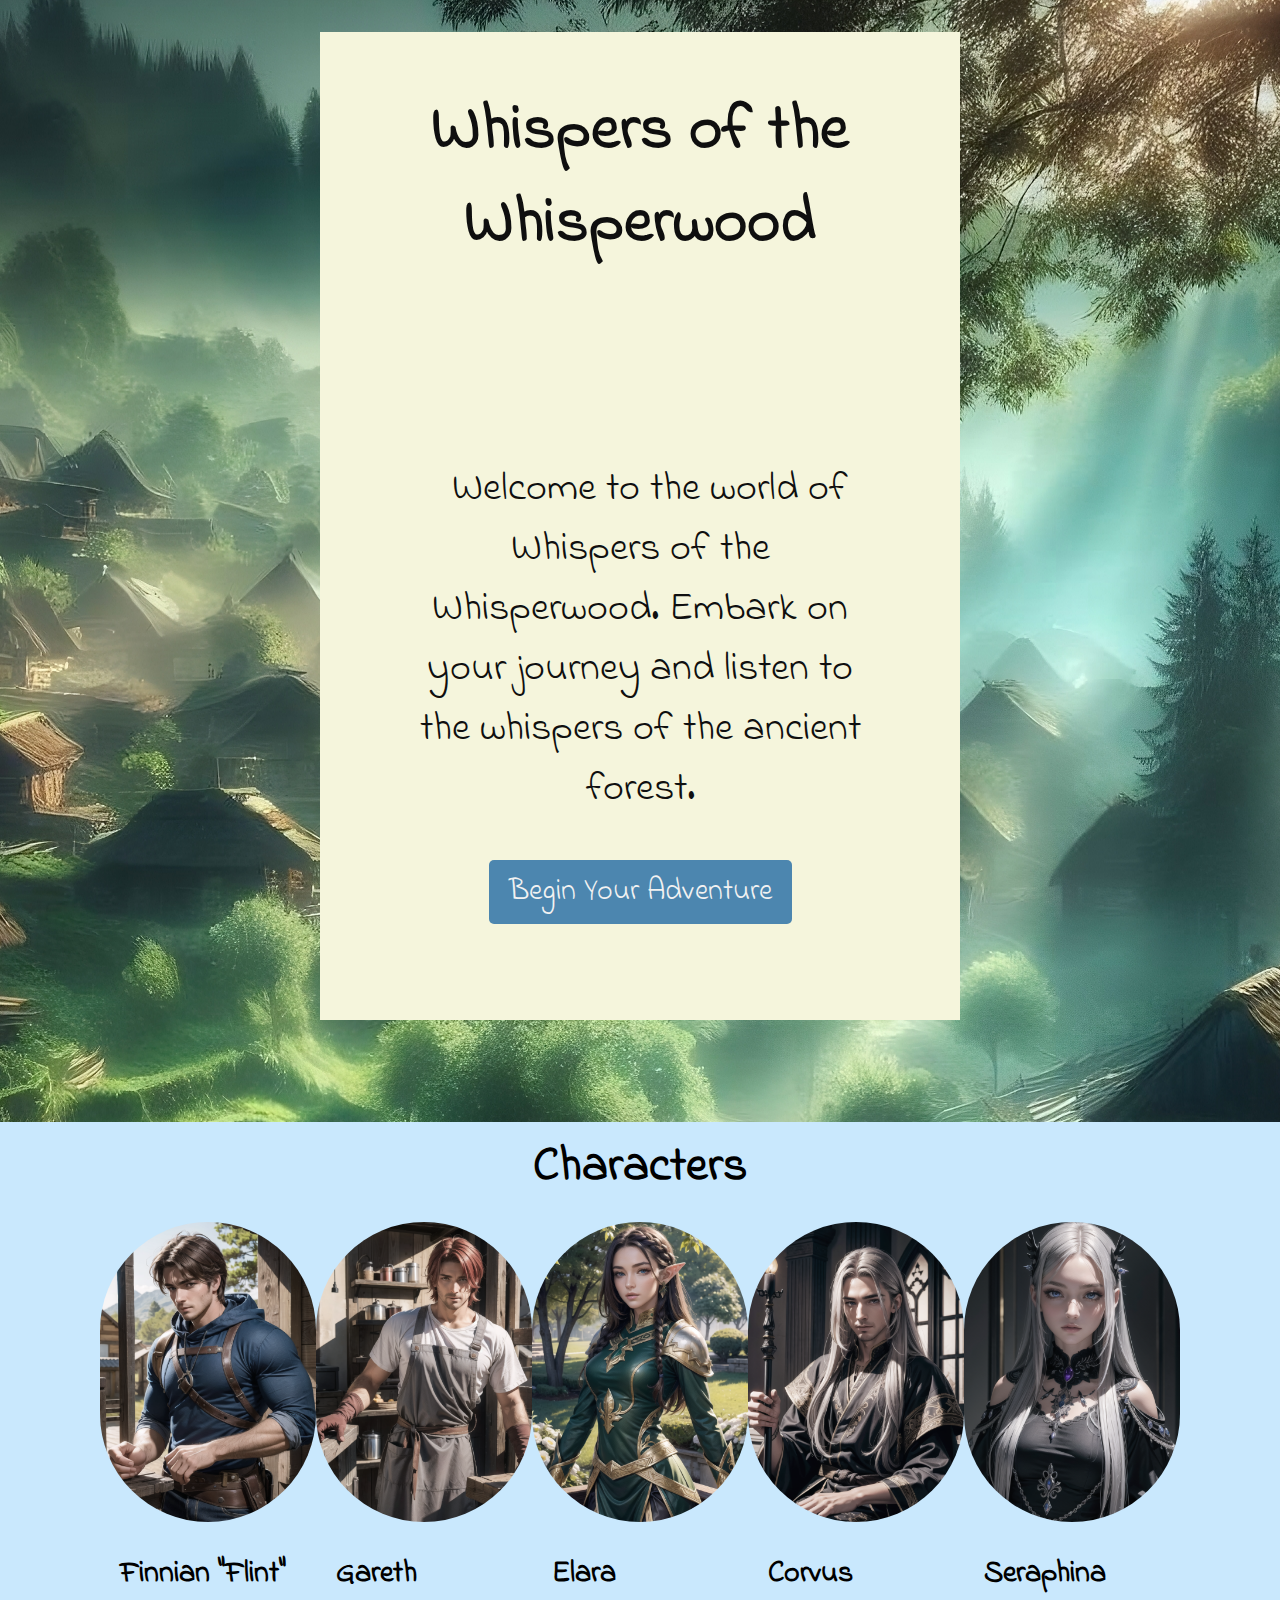
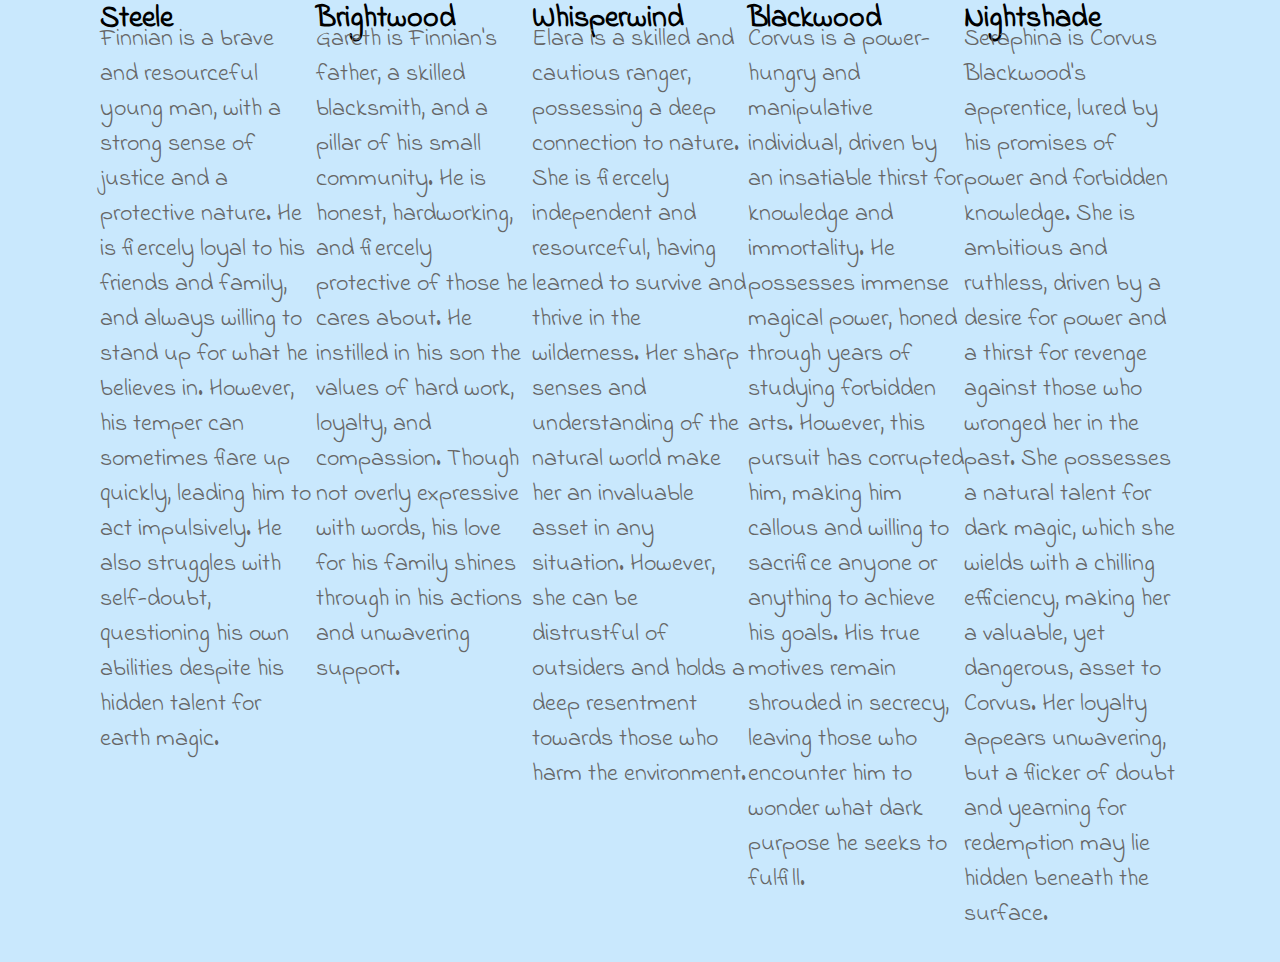
==== index.html @ 1b9b1f7b "first commit" ====
<!DOCTYPE html>
<html lang="en">
<head>
  <meta charset="UTF-8">
  <meta name="viewport" content="width=device-width, initial-scale=1.0">
  <title>Whispers of the Whisperwood</title>
  <link rel="stylesheet" href="index.css">
  
</head>
<body>
  <div class="main_div">
  <header>
    <h1>Whispers of the Whisperwood</h1>
  </header>
  <main class="center">
    <p>Welcome to the world of Whispers of the Whisperwood. Embark on your journey and listen to the whispers of the ancient forest.</p>
    <button class="start-button"><a href="pages/ch1.html" >Begin Your Adventure</a></button>
  </main>
</div>
<div>
<h1 style="position:relative; top:7rem; z-index: 2; font-size:48px">Characters</h1>
<div class="character-container">
  <div class="character-box">
    <div class="character-text">
      <p class="character-name">Finnian "Flint" Steele</p>
      <span class="character-description">Finnian is a brave and resourceful young man, with a strong sense of justice and a protective nature. He is fiercely loyal to his friends and family, and always willing to stand up for what he believes in. However, his temper can sometimes flare up quickly, leading him to act impulsively. He also struggles with self-doubt, questioning his own abilities despite his hidden talent for earth magic.</span>
    </div>
  </div>
  <div class="character-box">
    <div class="character-text">
      <p class="character-name">Gareth Brightwood</p>
      <span class="character-description">Gareth is Finnian's father, a skilled blacksmith, and a pillar of his small community. He is honest, hardworking, and fiercely protective of those he cares about. He instilled in his son the values of hard work, loyalty, and compassion. Though not overly expressive with words, his love for his family shines through in his actions and unwavering support.</span>
    </div>
  </div>
  <div class="character-box">
    <div class="character-text">
      <p class="character-name">Elara Whisperwind</p>
      <span class="character-description">Elara is a skilled and cautious ranger, possessing a deep connection to nature. She is fiercely independent and resourceful, having learned to survive and thrive in the wilderness. Her sharp senses and understanding of the natural world make her an invaluable asset in any situation. However, she can be distrustful of outsiders and holds a deep resentment towards those who harm the environment.</span>
    </div>
  </div>
  <div class="character-box">
    <div class="character-text">
      <p class="character-name">Corvus Blackwood</p>
      <span class="character-description">Corvus is a power-hungry and manipulative individual, driven by an insatiable thirst for knowledge and immortality. He possesses immense magical power, honed through years of studying forbidden arts. However, this pursuit has corrupted him, making him callous and willing to sacrifice anyone or anything to achieve his goals. His true motives remain shrouded in secrecy, leaving those who encounter him to wonder what dark purpose he seeks to fulfill.</span>
    </div>
  </div>
  <div class="character-box">
    <div class="character-text">
      <p class="character-name">Seraphina Nightshade</p>
      <span class="character-description">Seraphina is Corvus Blackwood's apprentice, lured by his promises of power and forbidden knowledge. She is ambitious and ruthless, driven by a desire for power and a thirst for revenge against those who wronged her in the past. She possesses a natural talent for dark magic, which she wields with a chilling efficiency, making her a valuable, yet dangerous, asset to Corvus. Her loyalty appears unwavering, but a flicker of doubt and yearning for redemption may lie hidden beneath the surface.</span>
    </div>
  </div>
</div>
</div>
</body>
</html>
---- index.css ----
@import url('https://fonts.googleapis.com/css2?family=Indie+Flower&display=swap');

body  {
    font-family: "Indie Flower";
    margin: 0;
    padding: 0;
    background-image: url("images/backgrounds/bg_main.jpeg");
    background-position-y: 20%;
    background-position-x: 50%;
    background-repeat: no-repeat;
    scroll-snap-type: y mandatory;
    
  }

  #container{
    scroll-snap-type: both mandatory;
    aspect-ratio: 1/1;
  overflow-x: scroll;
  overflow-y: scroll;
  }

  
  
  .main_div {
    position: relative;
    top: 2rem;
    background-color: beige;
    width: 50%;
    align-items: center;
    height: 50%; /* specify the height */
    margin: auto; 
  }
  
  .character-container {
    display: flex;
    justify-content: space-around;
    position: absolute;
    box-sizing: border-box; 
    width: 100%;
    max-width: 1920px; /* limit the maximum width */
    height: 90rem; /* set the height */
    padding: 100px;
    background-color: #c9e8fd;
    box-sizing: border-box; /* include padding and border in element's total width and height */
    left: 50%; /* center the element horizontally */
    transform: translateX(-50%); /* center the element horizontally */
  }
  
  .character-box {
    position: relative;
    display: flex;
    flex-direction: column;
    align-items: center;
    justify-content: flex-end;
    width: 300px;
    height: 300px;
    background-color: #ddd;
    border-radius: 200px;
    background-size: cover;
    background-position: center;
    padding: 10px;
    box-sizing: border-box;
}

  .character-box:nth-child(1) {
    background-image: url('/images/characters/finnian/finnian_1.png');
    background-size: cover;
    background-position: center;
}

.character-box:nth-child(2) {
    background-image: url('/images/characters/gareth/gareth_1.png');
    background-size: cover;
    background-position: center;
}

.character-box:nth-child(3) {
    background-image: url('/images/characters/elara/elara_3.png');
    background-size: cover;
    background-position: center;
}

.character-box:nth-child(4) {
    background-image: url('/images/characters/corvus/corvus_2.png');
    background-size: cover;
    background-position: center;
}

.character-box:nth-child(5) {
    background-image: url('/images/characters/seraphina/seraphina_1.png');
    background-size: cover;
    background-position: center;
}

.character-text {
  position: absolute;
  top: 300px;
  left: 0;
  right: 0;
  display: flex;
  flex-direction: column;
  align-items: center;
}

.character-name {
  font-size: 30px;
  font-weight: bold;
  color: #000;
  height: 40px; /* Add this line */
}

.character-description {
  font-size: 24px;
  color: #666;
}



  header {
    
    color: #0f0f0f;
    padding: 10px 50px;
    font-size: 32px;
    position: relative;
   
  }
  
  h1 {
    text-align: center;
    
  }
  
  nav {
    background-color: #ddd;
    padding: 10px 20px;
  }
  
  nav ul {
    list-style: none;
    padding: 0;
    margin: 0;
  }
  
  nav li {
    display: inline-block;
    margin-right: 20px;
  }
  
  a {
    color: #f2f2f2;
    text-decoration: none;
    font-family: "Indie Flower";
    font-size: 30px;
  }
  

  
  main {
    padding: 15%;
    display: block;
    align-items: center;
    
  }
  
  section {
    margin-bottom: 20px;
  }
  
  h2 {
    margin-bottom: 10px;
  }
  
  p {
    text-indent: 20px;
    color: #0f0f0f;
    font-size: 40px;
    line-height: 1.5;
  }
  
  .center {
    text-align: center;
  }
  
  .start-button {
    display: inline-block;
    padding: 10px 20px;
    background-color: #4c86af; /* Green */
    color: white;
    border: none;
    border-radius: 5px;
    cursor: pointer;
    text-decoration: none;
    transition: background-color 0.5s ease; /* Add this line */
  }

  .start-button:hover {
    background-color: #4CAF50; /* Green */
  }
  
  .navigation {
    display: flex;
    justify-content: space-between;
    margin-top: 20px;
  }
  
  .home,
  .hidden {
    display: inline-block;
    padding: 10
  }
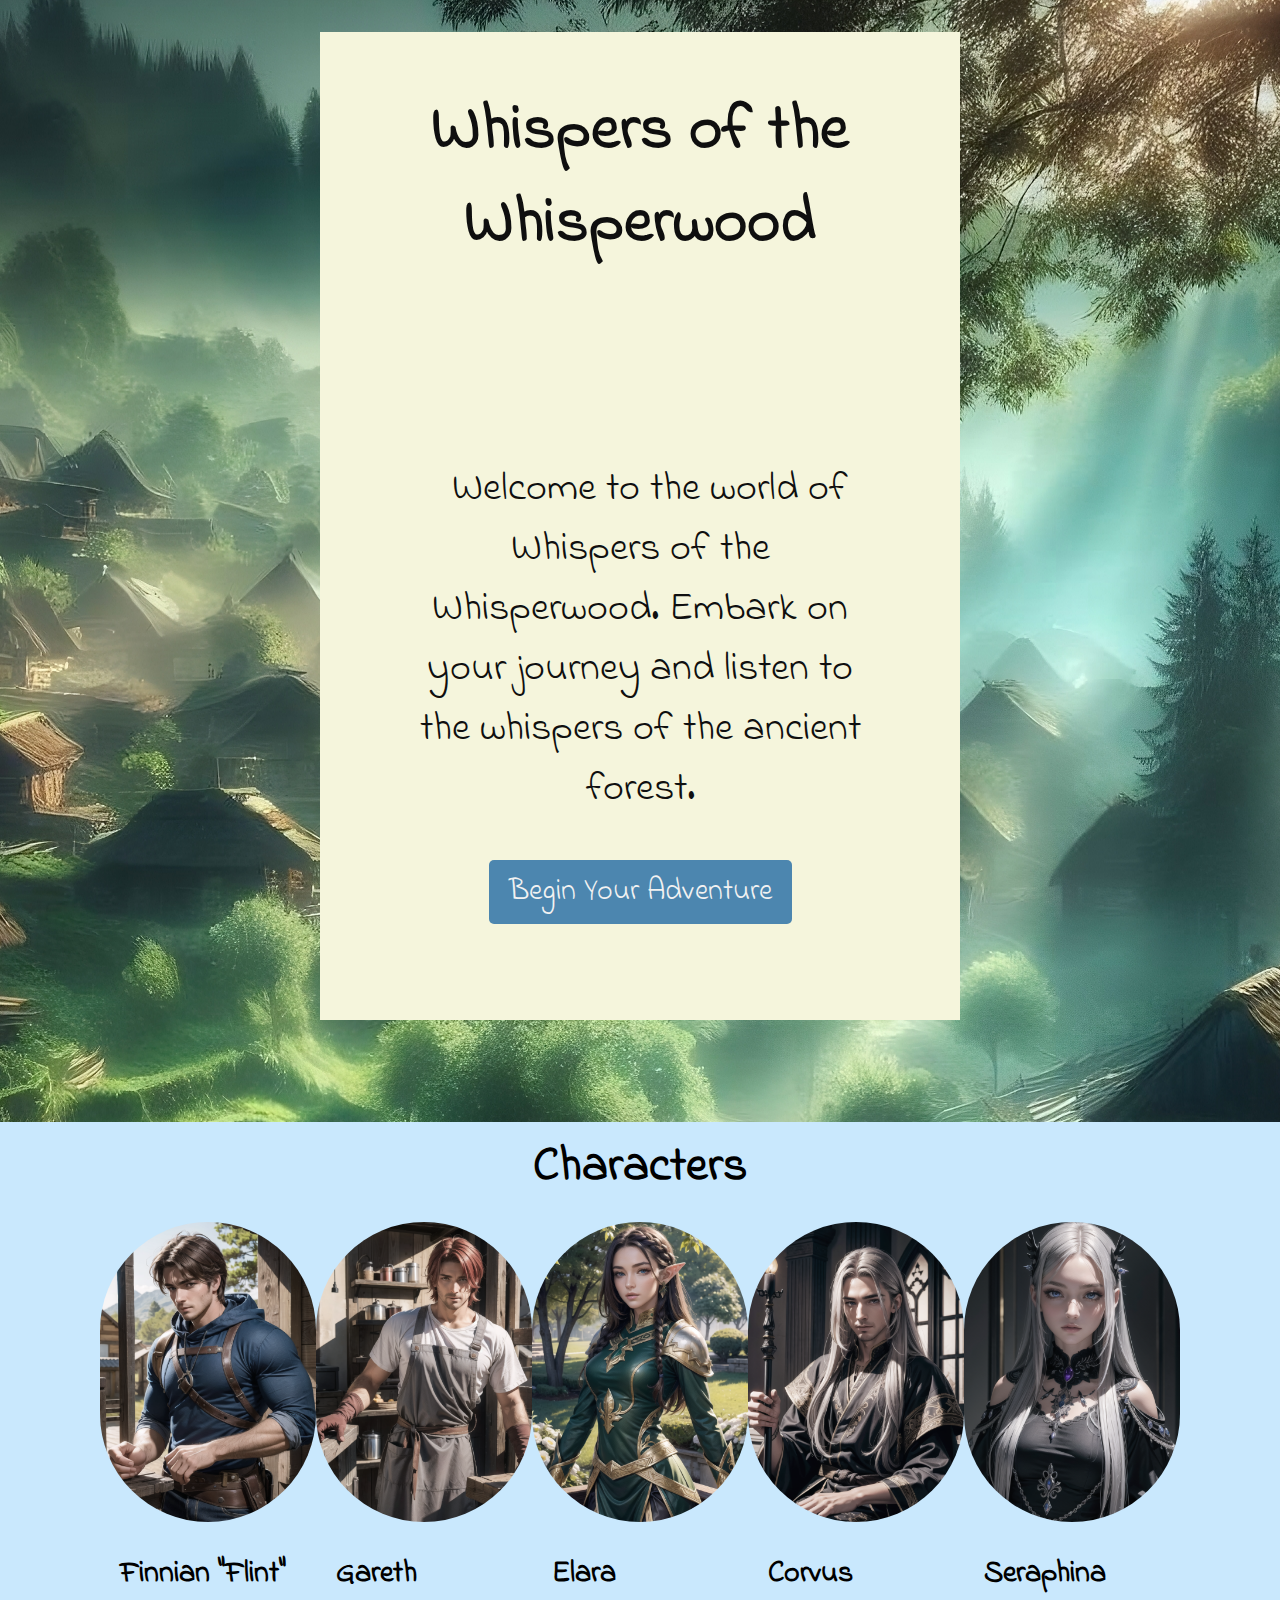
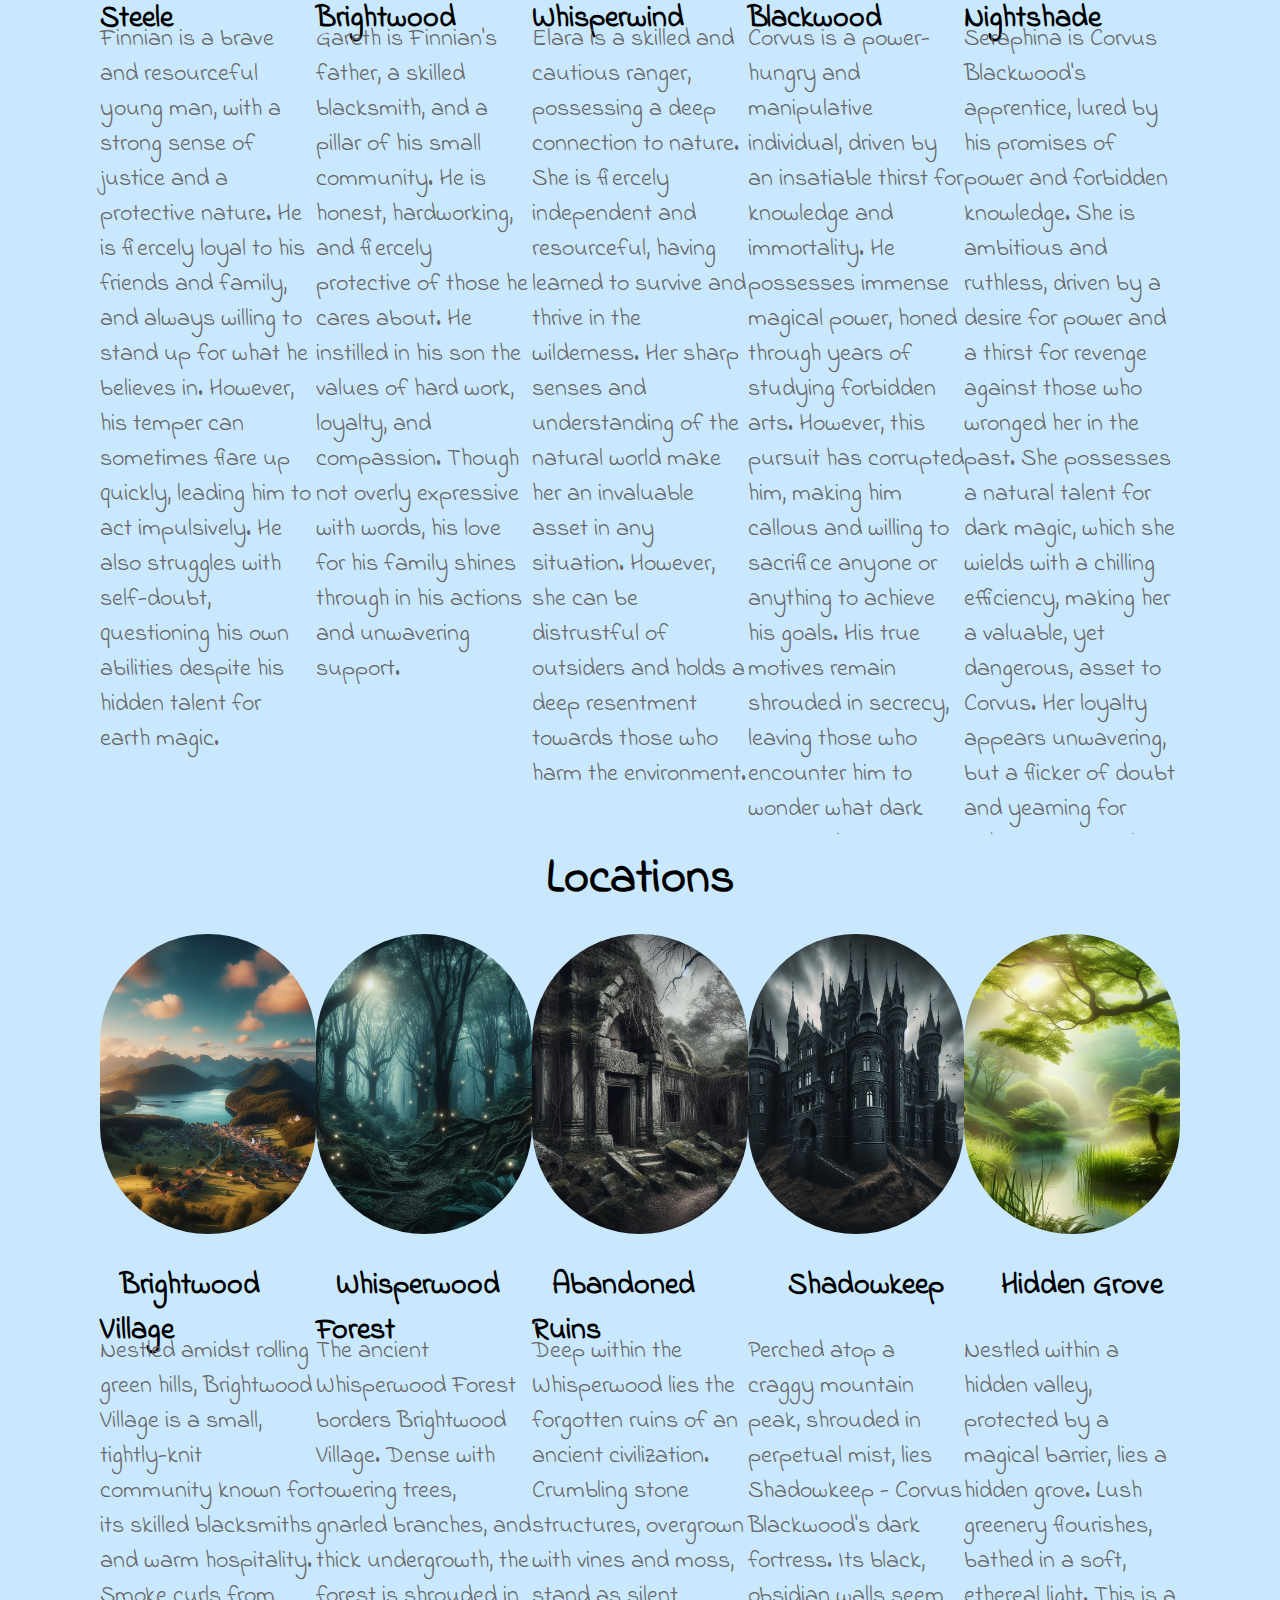
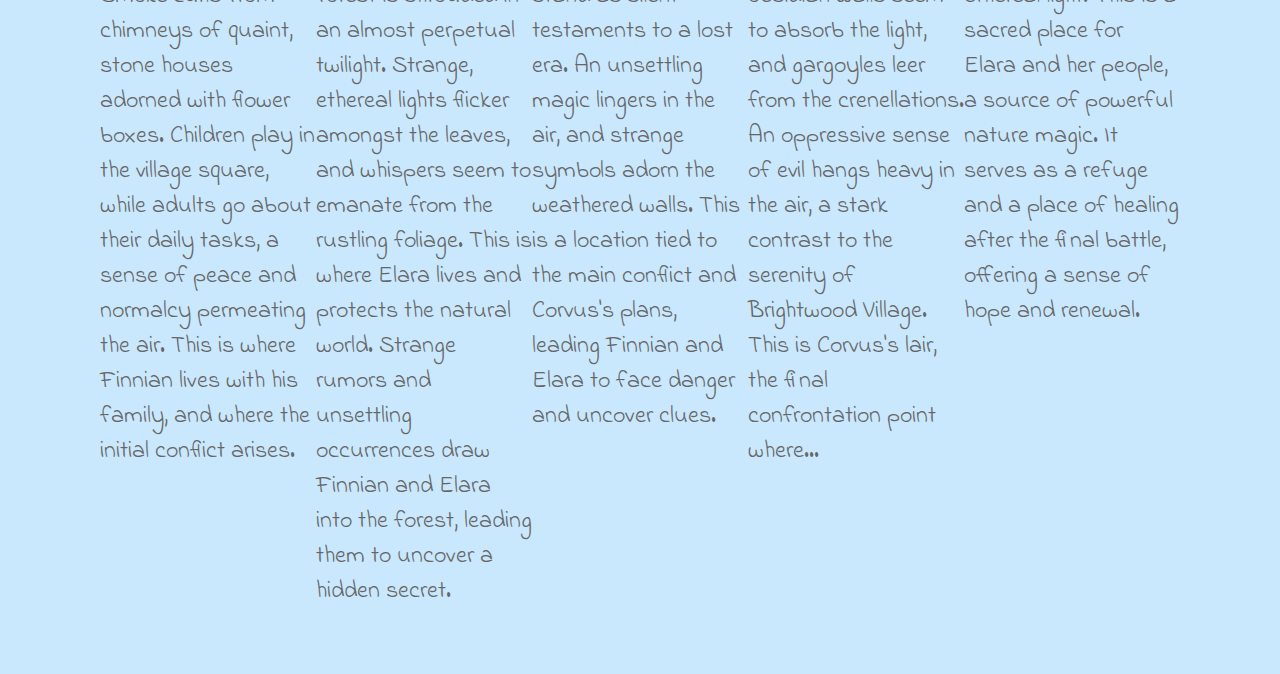
==== commit aabf0dcf: "second commit" ====
--- a/index.html
+++ b/index.html
@@ -17,7 +17,7 @@
     <button class="start-button"><a href="pages/ch1.html" >Begin Your Adventure</a></button>
   </main>
 </div>
-<div>
+<div style="position:relative">
 <h1 style="position:relative; top:7rem; z-index: 2; font-size:48px">Characters</h1>
 <div class="character-container">
   <div class="character-box">
@@ -52,5 +52,40 @@
   </div>
 </div>
 </div>
+<div style="position:absolute; width:100%; top:2300px; z-index:2">
+  <h1 style="position:relative; top:7rem; z-index: 2; font-size:48px">Locations</h1>
+  <div class="character-container">
+    <div class="location-box">
+      <div class="character-text">
+        <p class="character-name">Brightwood Village</p>
+        <span class="character-description">Nestled amidst rolling green hills, Brightwood Village is a small, tightly-knit community known for its skilled blacksmiths and warm hospitality. Smoke curls from chimneys of quaint, stone houses adorned with flower boxes. Children play in the village square, while adults go about their daily tasks, a sense of peace and normalcy permeating the air. This is where Finnian lives with his family, and where the initial conflict arises.</span>
+      </div>
+    </div>
+    <div class="location-box">
+      <div class="character-text">
+        <p class="character-name">Whisperwood Forest</p>
+        <span class="character-description">The ancient Whisperwood Forest borders Brightwood Village. Dense with towering trees, gnarled branches, and thick undergrowth, the forest is shrouded in an almost perpetual twilight. Strange, ethereal lights flicker amongst the leaves, and whispers seem to emanate from the rustling foliage. This is where Elara lives and protects the natural world. Strange rumors and unsettling occurrences draw Finnian and Elara into the forest, leading them to uncover a hidden secret.</span>
+      </div>
+    </div>
+    <div class="location-box">
+      <div class="character-text">
+        <p class="character-name">Abandoned Ruins</p>
+        <span class="character-description">Deep within the Whisperwood lies the forgotten ruins of an ancient civilization. Crumbling stone structures, overgrown with vines and moss, stand as silent testaments to a lost era. An unsettling magic lingers in the air, and strange symbols adorn the weathered walls. This is a location tied to the main conflict and Corvus's plans, leading Finnian and Elara to face danger and uncover clues.</span>
+      </div>
+    </div>
+    <div class="location-box">
+      <div class="character-text">
+        <p class="character-name">Shadowkeep</p>
+        <span class="character-description">Perched atop a craggy mountain peak, shrouded in perpetual mist, lies Shadowkeep - Corvus Blackwood's dark fortress. Its black, obsidian walls seem to absorb the light, and gargoyles leer from the crenellations. An oppressive sense of evil hangs heavy in the air, a stark contrast to the serenity of Brightwood Village. This is Corvus's lair, the final confrontation point where...</span>
+      </div>
+    </div>
+    <div class="location-box">
+      <div class="character-text">
+        <p class="character-name">Hidden Grove</p>
+        <span class="character-description">Nestled within a hidden valley, protected by a magical barrier, lies a hidden grove. Lush greenery flourishes, bathed in a soft, ethereal light. This is a sacred place for Elara and her people, a source of powerful nature magic. It serves as a refuge and a place of healing after the final battle, offering a sense of hope and renewal.</span>
+      </div>
+    </div>
+  </div>
+  </div>
 </body>
 </html>
--- a/index.css
+++ b/index.css
@@ -115,6 +115,52 @@
 }
 
 
+.location-box {
+  position: relative;
+  display: flex;
+  flex-direction: column;
+  align-items: center;
+  justify-content: flex-end;
+  width: 300px;
+  height: 300px;
+  background-color: #ddd;
+  border-radius: 200px;
+  background-size: cover;
+  background-position: center;
+  padding: 10px;
+  box-sizing: border-box;
+}
+
+.location-box:nth-child(1) {
+  background-image: url('/images/backgrounds/bg_village.jpeg');
+  background-size: cover;
+  background-position: center;
+}
+
+.location-box:nth-child(2) {
+  background-image: url('/images/backgrounds/bg_forest.jpg');
+  background-size: cover;
+  background-position: center;
+}
+
+.location-box:nth-child(3) {
+  background-image: url('/images/backgrounds/bg_ruins.jpg');
+  background-size: cover;
+  background-position: center;
+}
+
+.location-box:nth-child(4) {
+  background-image: url('/images/backgrounds/bg_castle.jpg');
+  background-size: cover;
+  background-position: center;
+}
+
+.location-box:nth-child(5) {
+  background-image: url('/images/backgrounds/bg_forest_new.jpg');
+  background-size: cover;
+  background-position: center;
+}
+
 
   header {
     
